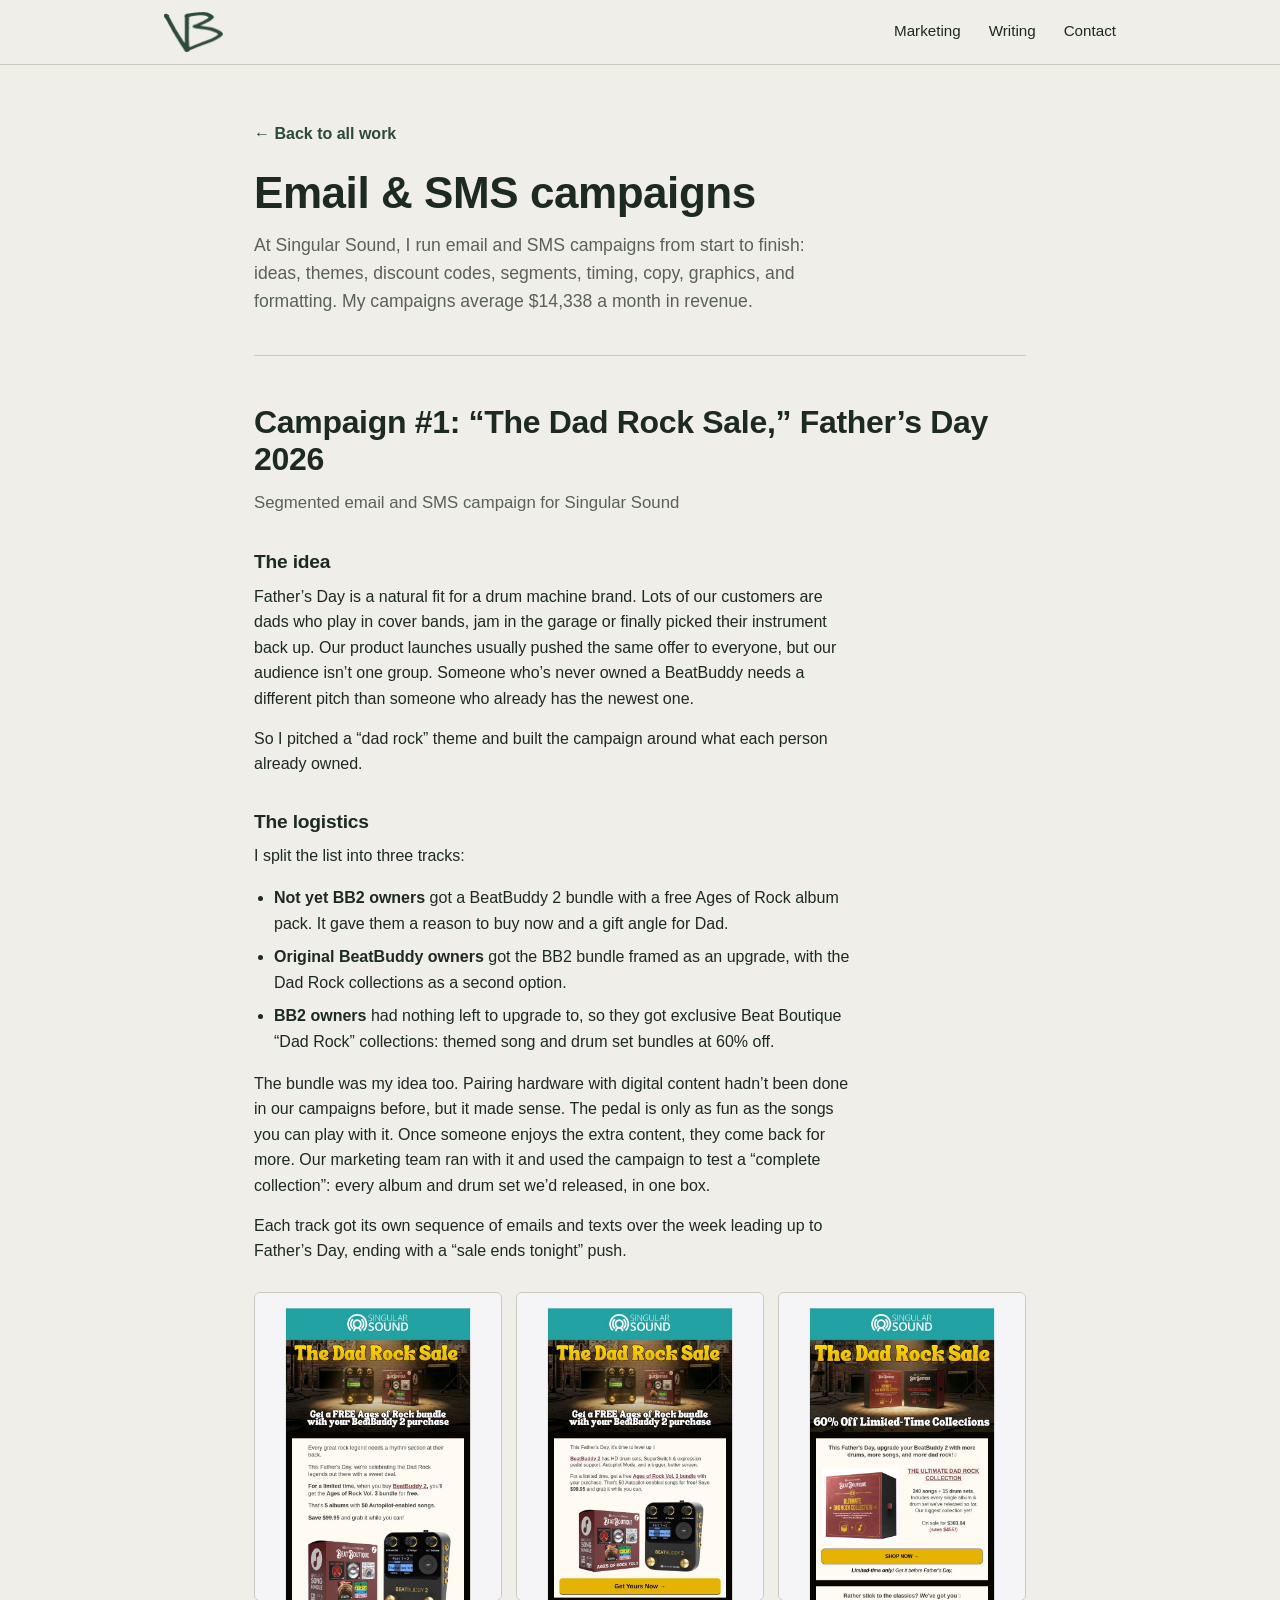
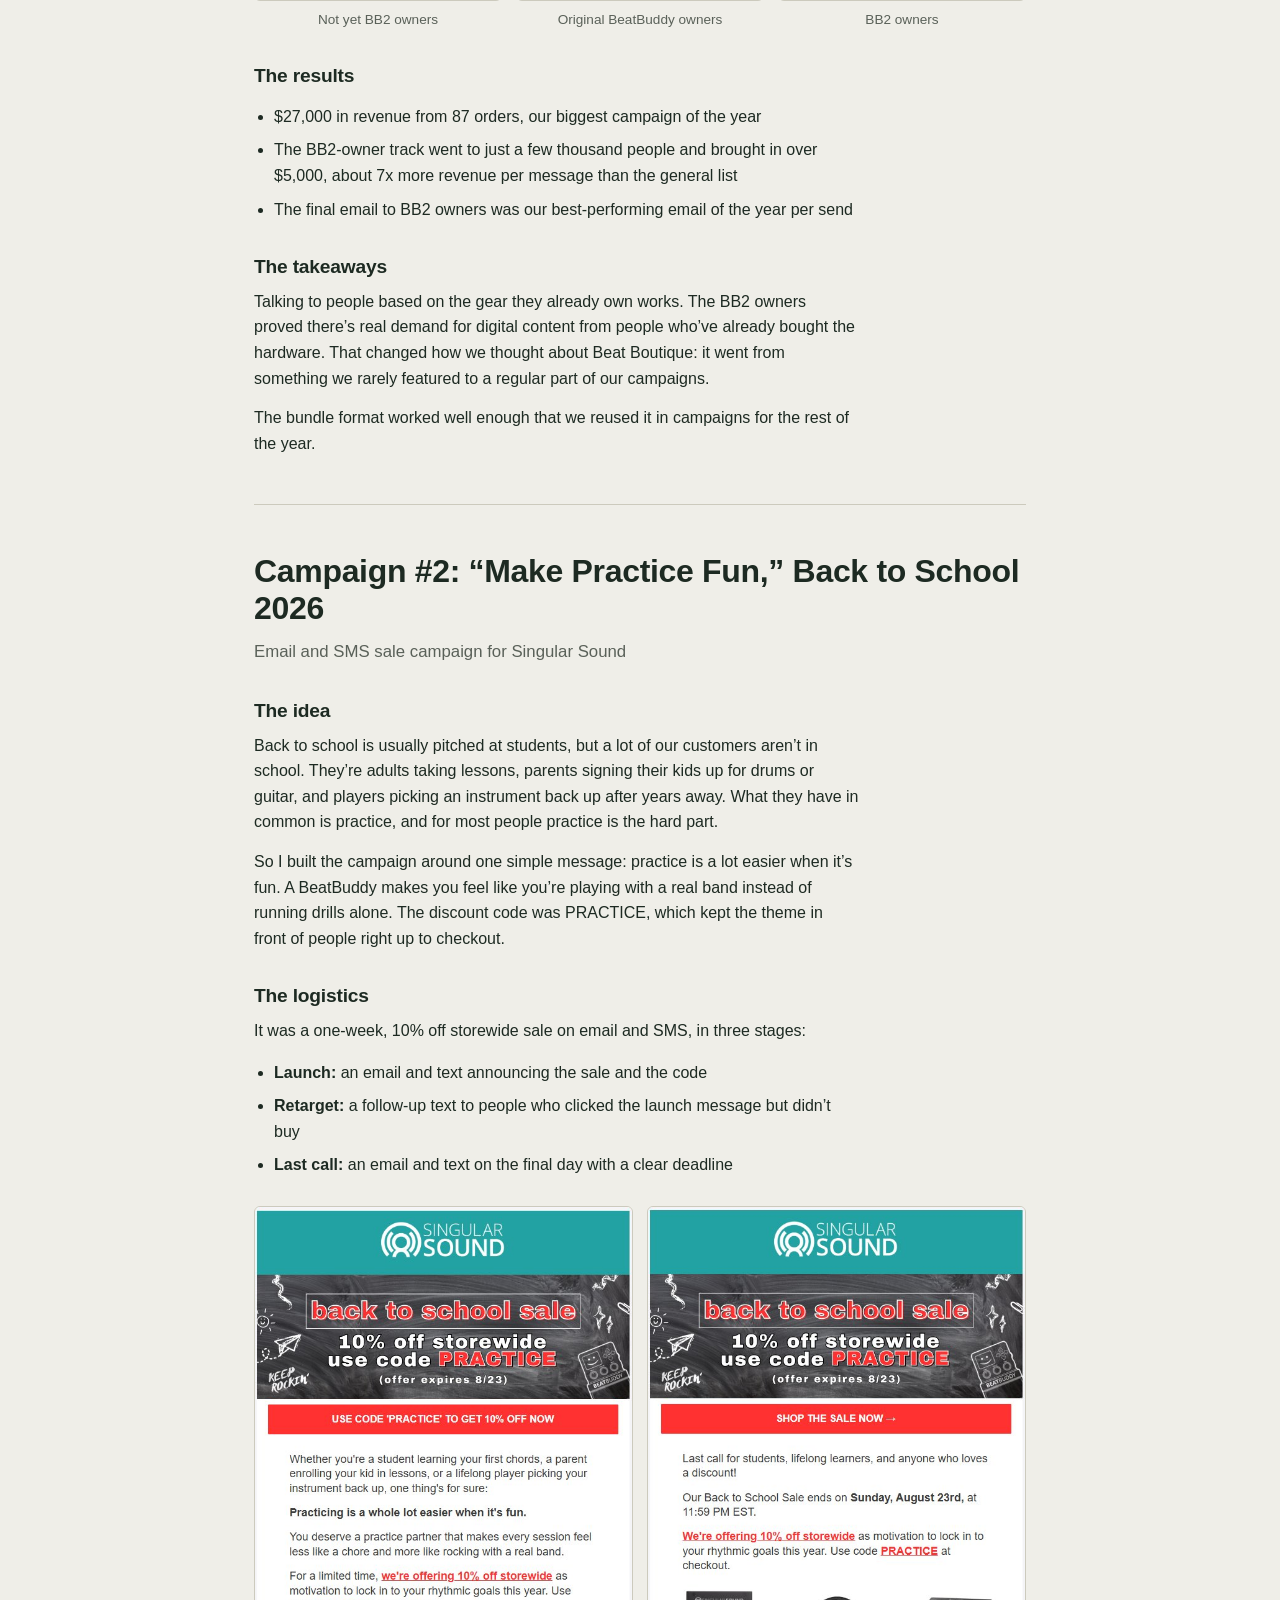
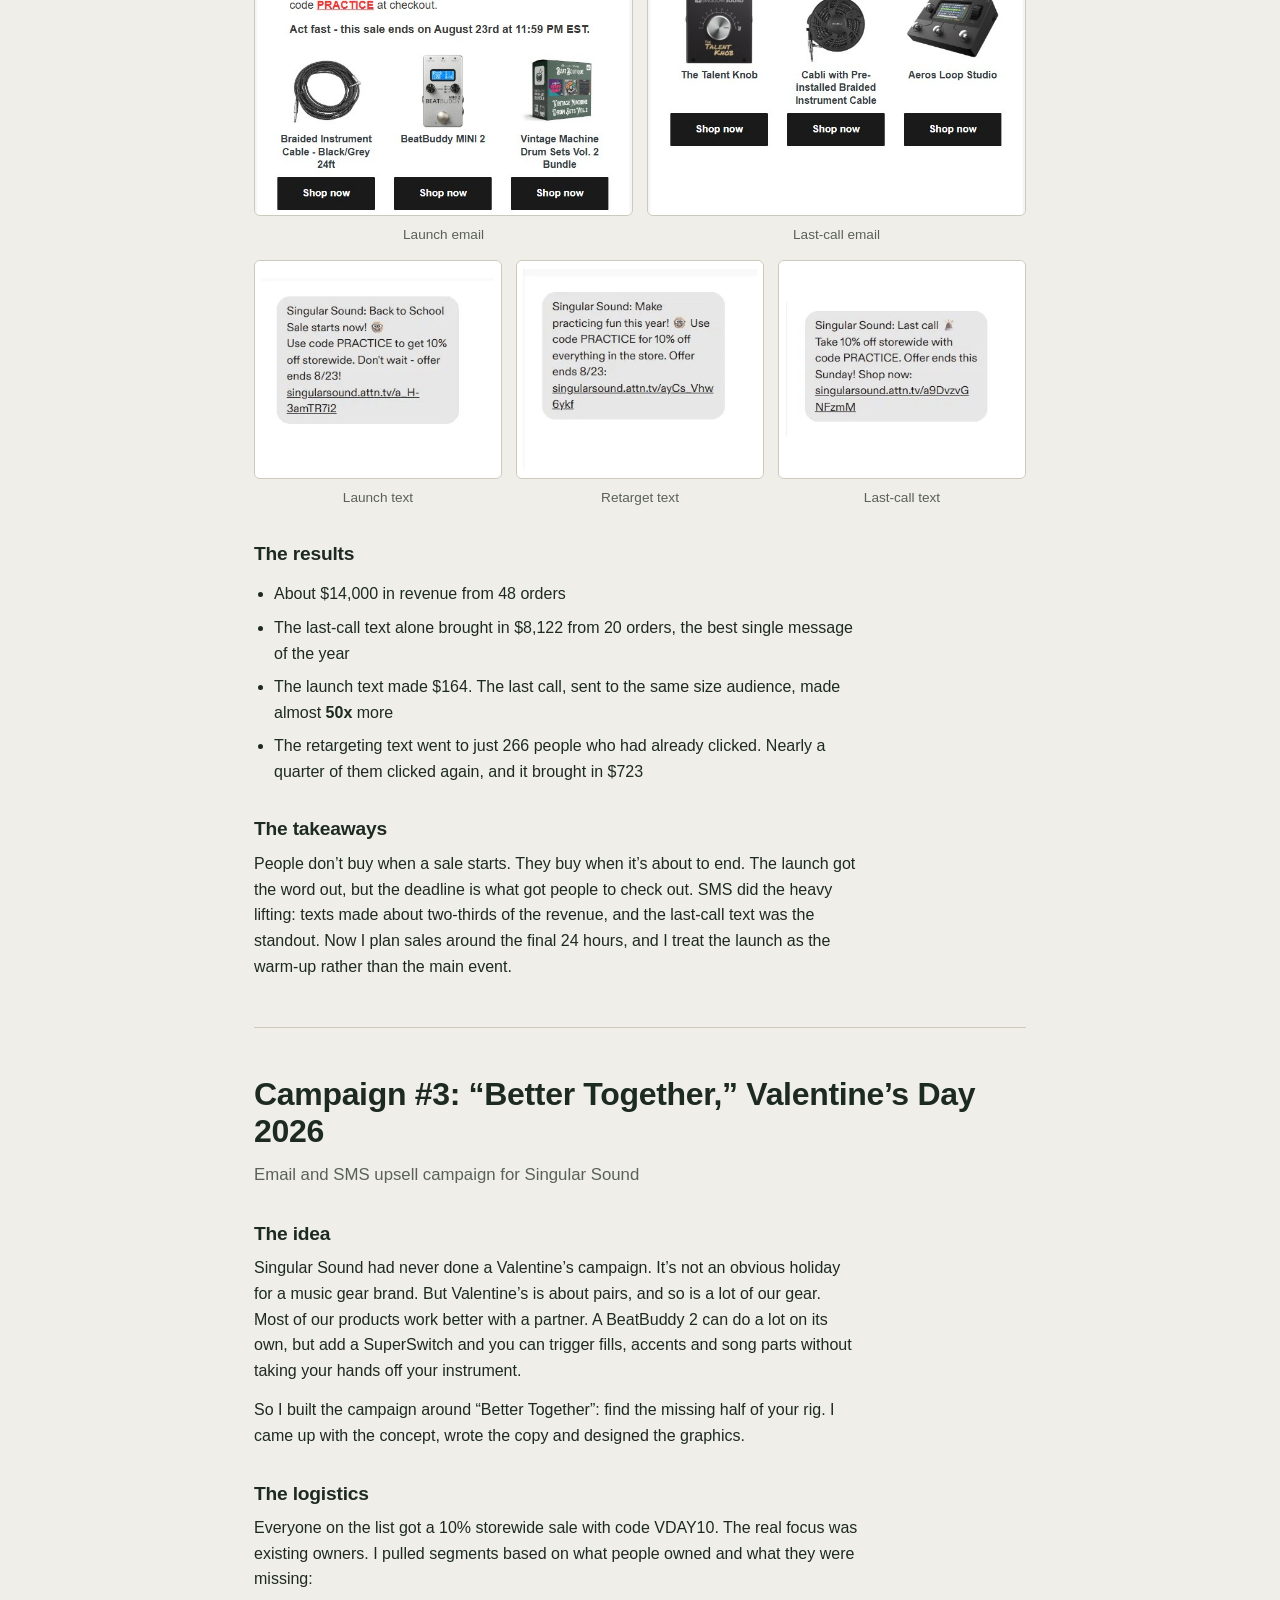
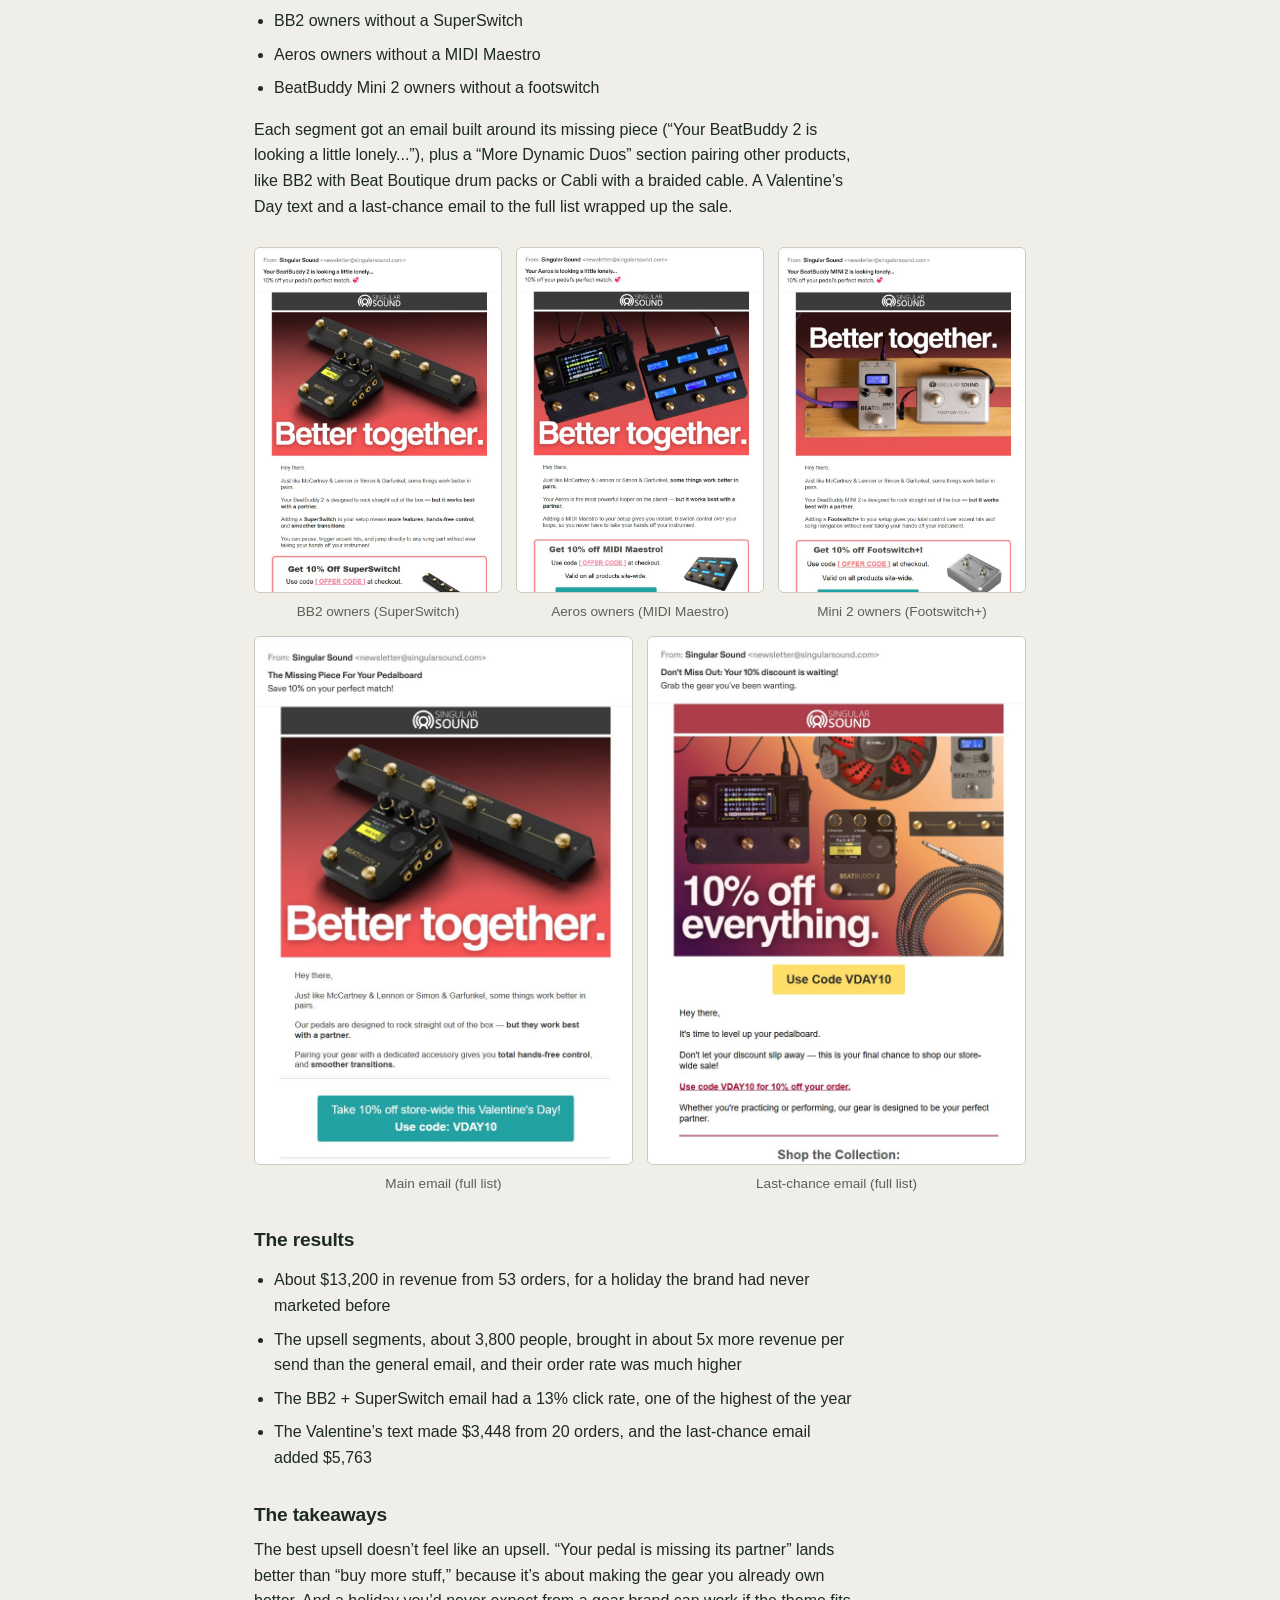
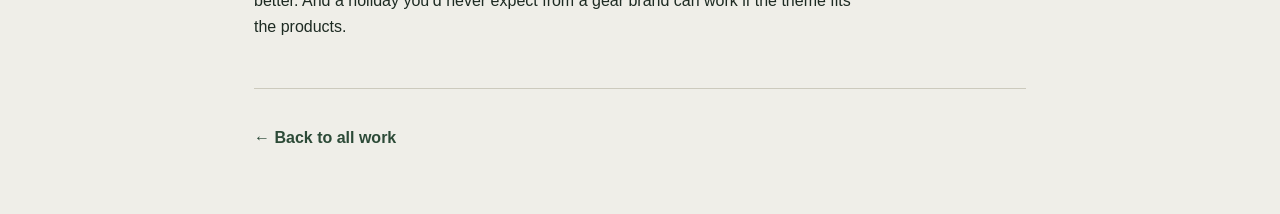
==== email-sms-campaigns.html @ d1232a5a "new separate page for projects" ====
<!DOCTYPE html>
<html lang="en">
<head>
<meta charset="utf-8">
<meta name="viewport" content="width=device-width, initial-scale=1, viewport-fit=cover">
<link rel="icon" type="image/png" href="[data-uri]">
<link rel="icon" type="image/png" media="(prefers-color-scheme: dark)" href="[data-uri]">
<title>Email &amp; SMS campaigns — Vanessa Barron</title>
<style>
:root{--bg:#efeee8;--band:#e3e2d9;--ink:#1d2a22;--muted:#5a6159;--line:#cccabd;--accent:#2c4a37;--photo:#c8c6b8;box-sizing:border-box;padding-top:env(safe-area-inset-top,0px);padding-bottom:env(safe-area-inset-bottom,0px)}
@media (prefers-color-scheme:dark){:root:not([data-theme="light"]){--bg:#171c18;--band:#1f261f;--ink:#efeee8;--muted:#a8aca2;--line:#3a443a;--accent:#9cc4a4;--photo:#3a463b}}
:root[data-theme="dark"]{--bg:#171c18;--band:#1f261f;--ink:#efeee8;--muted:#a8aca2;--line:#3a443a;--accent:#9cc4a4;--photo:#3a463b}
*{box-sizing:border-box}
html{scroll-behavior:smooth;scroll-padding-top:env(safe-area-inset-top,0px)}
@media(prefers-reduced-motion:reduce){html{scroll-behavior:auto}}
body{margin:0;background:var(--bg);color:var(--ink);font-family:Arial,Helvetica,sans-serif;line-height:1.6}
h1,h2,h3{font-family:Arial,Helvetica,sans-serif;font-weight:700;letter-spacing:-.01em}
.nav nav{align-items:center}
.nav{position:sticky;top:env(safe-area-inset-top,0px);z-index:10;background:var(--bg);border-bottom:1px solid var(--line)}
.nav-in{max-width:1000px;margin:0 auto;padding:12px 24px;display:flex;align-items:center;justify-content:space-between}
.logo{display:block;width:59px;height:40px;background:var(--accent);-webkit-mask:url("[data-uri]") center/contain no-repeat;mask:url("[data-uri]") center/contain no-repeat}
.nav nav{display:flex;gap:28px}
.nav nav a{color:var(--ink);text-decoration:none;font-weight:500;font-size:.95rem;padding:6px 0;border-bottom:2px solid transparent}
.nav nav a:hover{border-bottom-color:var(--accent)}
.nav a:focus-visible{outline:3px solid var(--accent);outline-offset:3px}
.wrap{max-width:820px;margin:0 auto;padding:0 24px}
.crumb{display:inline-block;margin-bottom:22px;color:var(--accent);font-weight:700;text-decoration:none}
.crumb:hover{text-decoration:underline;text-underline-offset:4px}
.page-head{padding:56px 0 40px}
h1{margin:0 0 14px;font-size:2.75rem;line-height:1.1}
.lede{margin:0;color:var(--muted);font-size:1.1rem;max-width:60ch}
.campaign{padding:48px 0;border-top:1px solid var(--line)}
.campaign h2{margin:0 0 24px;font-size:2rem;line-height:1.15}
.shot{margin:0 0 12px}
.shot .box{aspect-ratio:16/9;background:var(--photo);border-radius:6px;display:grid;place-items:center;color:var(--accent);font-size:.9rem;overflow:hidden}
.shot img{width:100%;height:100%;object-fit:cover;display:block}
.campaign h3{margin:30px 0 6px;font-size:1.2rem}
.campaign p{margin:0;max-width:68ch}
.foot{padding:36px 0 64px;border-top:1px solid var(--line)}
a:focus-visible{outline:3px solid var(--accent);outline-offset:3px}
.campaign .sub{margin:-12px 0 8px;color:var(--muted);font-size:1.05rem}
.campaign ul{margin:12px 0 0;padding-left:20px;max-width:68ch}
.campaign li{margin-bottom:8px}
.campaign p+ul,.campaign ul+p{margin-top:16px}
.campaign p+p{margin-top:14px}
.shots{display:grid;gap:14px;margin:28px 0 0}
.shots.c3{grid-template-columns:repeat(3,1fr)}
.shots.c2{grid-template-columns:repeat(2,1fr)}
.shots.c1{grid-template-columns:1fr}
.shots.texts{margin-top:14px}
.shots .box{aspect-ratio:3/4}
.shots.texts .box{aspect-ratio:9/16}
.shots.c1 .box{aspect-ratio:16/9}
.shots .shot{margin:0}
.campaign .cap{margin:10px 0 0;color:var(--muted);font-size:.85rem}
.shots .box.has-img{aspect-ratio:auto;background:none;border:1px solid var(--line);border-radius:6px}
.shots .box.has-img img{height:auto;object-fit:contain}
.shots figcaption{margin-top:8px;font-size:.85rem;color:var(--muted);text-align:center}
.shots+.shots{margin-top:14px}
.shots.single{grid-template-columns:minmax(0,360px);justify-content:center}
@media(max-width:760px){
  .shots.single{grid-template-columns:1fr}
  .shots.c3,.shots.c2{grid-template-columns:1fr}
  .shots .box,.shots.texts .box{aspect-ratio:4/3}
  .nav nav{gap:18px}
  .nav-in{padding:10px 16px}
  .page-head{padding:36px 0 28px}
  h1{font-size:2.1rem}
  .campaign{padding:36px 0}
  .campaign h2{font-size:1.6rem}
}
</style>
</head>
<body id="top">
<header class="nav">
  <div class="nav-in">
    <a class="logo" href="https://claude.ai/artifact/NECQKEQGxWzrR9cLUbndiD" target="_blank" rel="noopener" aria-label="Vanessa Barron — back to home"></a>
    <nav aria-label="Primary">
      <a href="https://claude.ai/artifact/NECQKEQGxWzrR9cLUbndiD#marketing" target="_blank" rel="noopener">Marketing</a>
      <a href="https://claude.ai/artifact/NECQKEQGxWzrR9cLUbndiD#writing" target="_blank" rel="noopener">Writing</a>
      <a href="https://claude.ai/artifact/NECQKEQGxWzrR9cLUbndiD#contact" target="_blank" rel="noopener">Contact</a>
    </nav>
  </div>
</header>

<main class="wrap">
  <div class="page-head">
    <a class="crumb" href="https://claude.ai/artifact/NECQKEQGxWzrR9cLUbndiD#marketing" target="_blank" rel="noopener">← Back to all work</a>
    <h1>Email &amp; SMS campaigns</h1>
    <p class="lede">At Singular Sound, I run email and SMS campaigns from start to finish: ideas, themes, discount codes, segments, timing, copy, graphics, and formatting. My campaigns average $14,338 a month in revenue.</p>
  </div>
        <section class="campaign" id="campaign-1">
      <h2>Campaign #1: “The Dad Rock Sale,” Father’s Day 2026</h2>
      <p class="sub">Segmented email and SMS campaign for Singular Sound</p>
      <h3>The idea</h3>
      <p>Father’s Day is a natural fit for a drum machine brand. Lots of our customers are dads who play in cover bands, jam in the garage or finally picked their instrument back up. Our product launches usually pushed the same offer to everyone, but our audience isn’t one group. Someone who’s never owned a BeatBuddy needs a different pitch than someone who already has the newest one.</p>
      <p>So I pitched a “dad rock” theme and built the campaign around what each person already owned.</p>
      <h3>The logistics</h3>
      <p>I split the list into three tracks:</p>
      <ul>
        <li><strong>Not yet BB2 owners</strong> got a BeatBuddy 2 bundle with a free Ages of Rock album pack. It gave them a reason to buy now and a gift angle for Dad.</li>
        <li><strong>Original BeatBuddy owners</strong> got the BB2 bundle framed as an upgrade, with the Dad Rock collections as a second option.</li>
        <li><strong>BB2 owners</strong> had nothing left to upgrade to, so they got exclusive Beat Boutique “Dad Rock” collections: themed song and drum set bundles at 60% off.</li>
      </ul>
      <p>The bundle was my idea too. Pairing hardware with digital content hadn’t been done in our campaigns before, but it made sense. The pedal is only as fun as the songs you can play with it. Once someone enjoys the extra content, they come back for more. Our marketing team ran with it and used the campaign to test a “complete collection”: every album and drum set we’d released, in one box.</p>
      <p>Each track got its own sequence of emails and texts over the week leading up to Father’s Day, ending with a “sale ends tonight” push.</p>
      <div class="shots c3"><figure class="shot"><div class="box has-img"><img src="[data-uri]" alt="Dad Rock Sale email for people who didn’t yet own a BeatBuddy 2: get a free Ages of Rock Vol. 3 bundle with a BeatBuddy 2 purchase, saving $99.95"></div><figcaption>Not yet BB2 owners</figcaption></figure><figure class="shot"><div class="box has-img"><img src="[data-uri]" alt="Dad Rock Sale email framing the BeatBuddy 2 bundle as an upgrade for original BeatBuddy owners, with a free Ages of Rock Vol. 3 bundle and a “Get Yours Now” button"></div><figcaption>Original BeatBuddy owners</figcaption></figure><figure class="shot"><div class="box has-img"><img src="[data-uri]" alt="Dad Rock Sale email for BeatBuddy 2 owners featuring the Ultimate Dad Rock Collection of Beat Boutique songs and drum sets at 60% off"></div><figcaption>BB2 owners</figcaption></figure></div>
      <h3>The results</h3>
      <ul>
        <li>$27,000 in revenue from 87 orders, our biggest campaign of the year</li>
        <li>The BB2-owner track went to just a few thousand people and brought in over $5,000, about 7x more revenue per message than the general list</li>
        <li>The final email to BB2 owners was our best-performing email of the year per send</li>
      </ul>
      <h3>The takeaways</h3>
      <p>Talking to people based on the gear they already own works. The BB2 owners proved there’s real demand for digital content from people who’ve already bought the hardware. That changed how we thought about Beat Boutique: it went from something we rarely featured to a regular part of our campaigns.</p>
      <p>The bundle format worked well enough that we reused it in campaigns for the rest of the year.</p>
    </section>
    <section class="campaign" id="campaign-2">
      <h2>Campaign #2: “Make Practice Fun,” Back to School 2026</h2>
      <p class="sub">Email and SMS sale campaign for Singular Sound</p>
      <h3>The idea</h3>
      <p>Back to school is usually pitched at students, but a lot of our customers aren’t in school. They’re adults taking lessons, parents signing their kids up for drums or guitar, and players picking an instrument back up after years away. What they have in common is practice, and for most people practice is the hard part.</p>
      <p>So I built the campaign around one simple message: practice is a lot easier when it’s fun. A BeatBuddy makes you feel like you’re playing with a real band instead of running drills alone. The discount code was PRACTICE, which kept the theme in front of people right up to checkout.</p>
      <h3>The logistics</h3>
      <p>It was a one-week, 10% off storewide sale on email and SMS, in three stages:</p>
      <ul>
        <li><strong>Launch:</strong> an email and text announcing the sale and the code</li>
        <li><strong>Retarget:</strong> a follow-up text to people who clicked the launch message but didn’t buy</li>
        <li><strong>Last call:</strong> an email and text on the final day with a clear deadline</li>
      </ul>
      <div class="shots c2"><figure class="shot"><div class="box has-img"><img src="[data-uri]" alt="Back to School Sale launch email: 10% off storewide with code PRACTICE, offer expires 8/23, featuring a braided instrument cable, the BeatBuddy Mini 2, and the Vintage Machine Drum Sets Vol. 2 bundle"></div><figcaption>Launch email</figcaption></figure><figure class="shot"><div class="box has-img"><img src="[data-uri]" alt="Back to School Sale last-call email: 10% off storewide with code PRACTICE ends Sunday, August 23rd, featuring The Talent Knob, Cabli, and the Aeros Loop Studio"></div><figcaption>Last-call email</figcaption></figure></div>
      <div class="shots c3 texts"><figure class="shot"><div class="box has-img"><img src="[data-uri]" alt="Launch text: Back to School Sale starts now, use code PRACTICE for 10% off storewide, offer ends 8/23"></div><figcaption>Launch text</figcaption></figure><figure class="shot"><div class="box has-img"><img src="[data-uri]" alt="Retarget text: make practicing fun this year, use code PRACTICE for 10% off everything in the store, offer ends 8/23"></div><figcaption>Retarget text</figcaption></figure><figure class="shot"><div class="box has-img"><img src="[data-uri]" alt="Last-call text: take 10% off storewide with code PRACTICE, offer ends this Sunday"></div><figcaption>Last-call text</figcaption></figure></div>
      <h3>The results</h3>
      <ul>
        <li>About $14,000 in revenue from 48 orders</li>
        <li>The last-call text alone brought in $8,122 from 20 orders, the best single message of the year</li>
        <li>The launch text made $164. The last call, sent to the same size audience, made almost <strong>50x</strong> more</li>
        <li>The retargeting text went to just 266 people who had already clicked. Nearly a quarter of them clicked again, and it brought in $723</li>
      </ul>
      <h3>The takeaways</h3>
      <p>People don’t buy when a sale starts. They buy when it’s about to end. The launch got the word out, but the deadline is what got people to check out. SMS did the heavy lifting: texts made about two-thirds of the revenue, and the last-call text was the standout. Now I plan sales around the final 24 hours, and I treat the launch as the warm-up rather than the main event.</p>
    </section>
    <section class="campaign" id="campaign-3">
      <h2>Campaign #3: “Better Together,” Valentine’s Day 2026</h2>
      <p class="sub">Email and SMS upsell campaign for Singular Sound</p>
      <h3>The idea</h3>
      <p>Singular Sound had never done a Valentine’s campaign. It’s not an obvious holiday for a music gear brand. But Valentine’s is about pairs, and so is a lot of our gear. Most of our products work better with a partner. A BeatBuddy 2 can do a lot on its own, but add a SuperSwitch and you can trigger fills, accents and song parts without taking your hands off your instrument.</p>
      <p>So I built the campaign around “Better Together”: find the missing half of your rig. I came up with the concept, wrote the copy and designed the graphics.</p>
      <h3>The logistics</h3>
      <p>Everyone on the list got a 10% storewide sale with code VDAY10. The real focus was existing owners. I pulled segments based on what people owned and what they were missing:</p>
      <ul>
        <li>BB2 owners without a SuperSwitch</li>
        <li>Aeros owners without a MIDI Maestro</li>
        <li>BeatBuddy Mini 2 owners without a footswitch</li>
      </ul>
      <p>Each segment got an email built around its missing piece (“Your BeatBuddy 2 is looking a little lonely...”), plus a “More Dynamic Duos” section pairing other products, like BB2 with Beat Boutique drum packs or Cabli with a braided cable. A Valentine’s Day text and a last-chance email to the full list wrapped up the sale.</p>
      <div class="shots c3"><figure class="shot"><div class="box has-img"><img src="[data-uri]" alt="Segment email for BeatBuddy 2 owners, subject “Your BeatBuddy 2 is looking a little lonely…”, pairing the BeatBuddy 2 with a SuperSwitch under the headline “Better together.”"></div><figcaption>BB2 owners (SuperSwitch)</figcaption></figure><figure class="shot"><div class="box has-img"><img src="[data-uri]" alt="Segment email for Aeros owners, subject “Your Aeros is looking a little lonely…”, pairing the Aeros with a MIDI Maestro under the headline “Better together.”"></div><figcaption>Aeros owners (MIDI Maestro)</figcaption></figure><figure class="shot"><div class="box has-img"><img src="[data-uri]" alt="Segment email for BeatBuddy Mini 2 owners, subject “Your BeatBuddy MINI 2 is looking lonely…”, pairing the Mini 2 with a Footswitch+ under the headline “Better together.”"></div><figcaption>Mini 2 owners (Footswitch+)</figcaption></figure></div>
      <div class="shots c2"><figure class="shot"><div class="box has-img"><img src="[data-uri]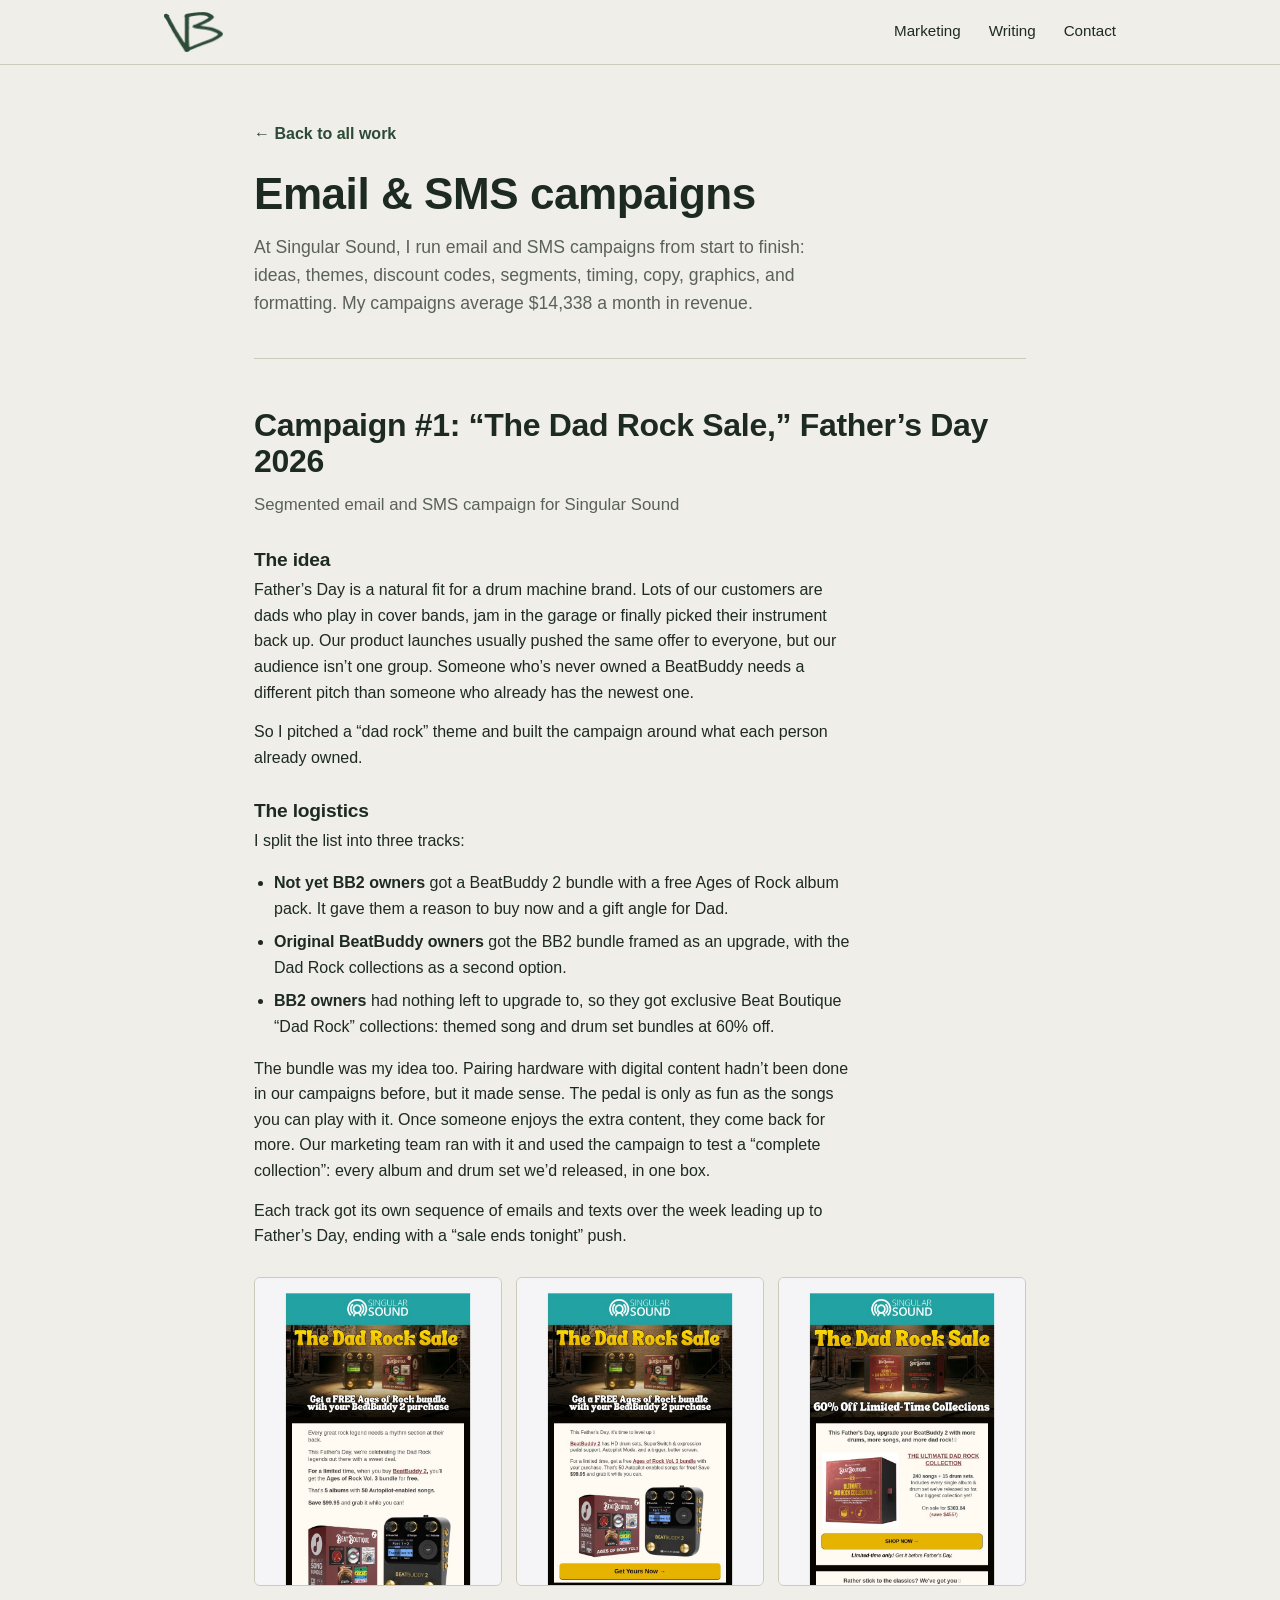
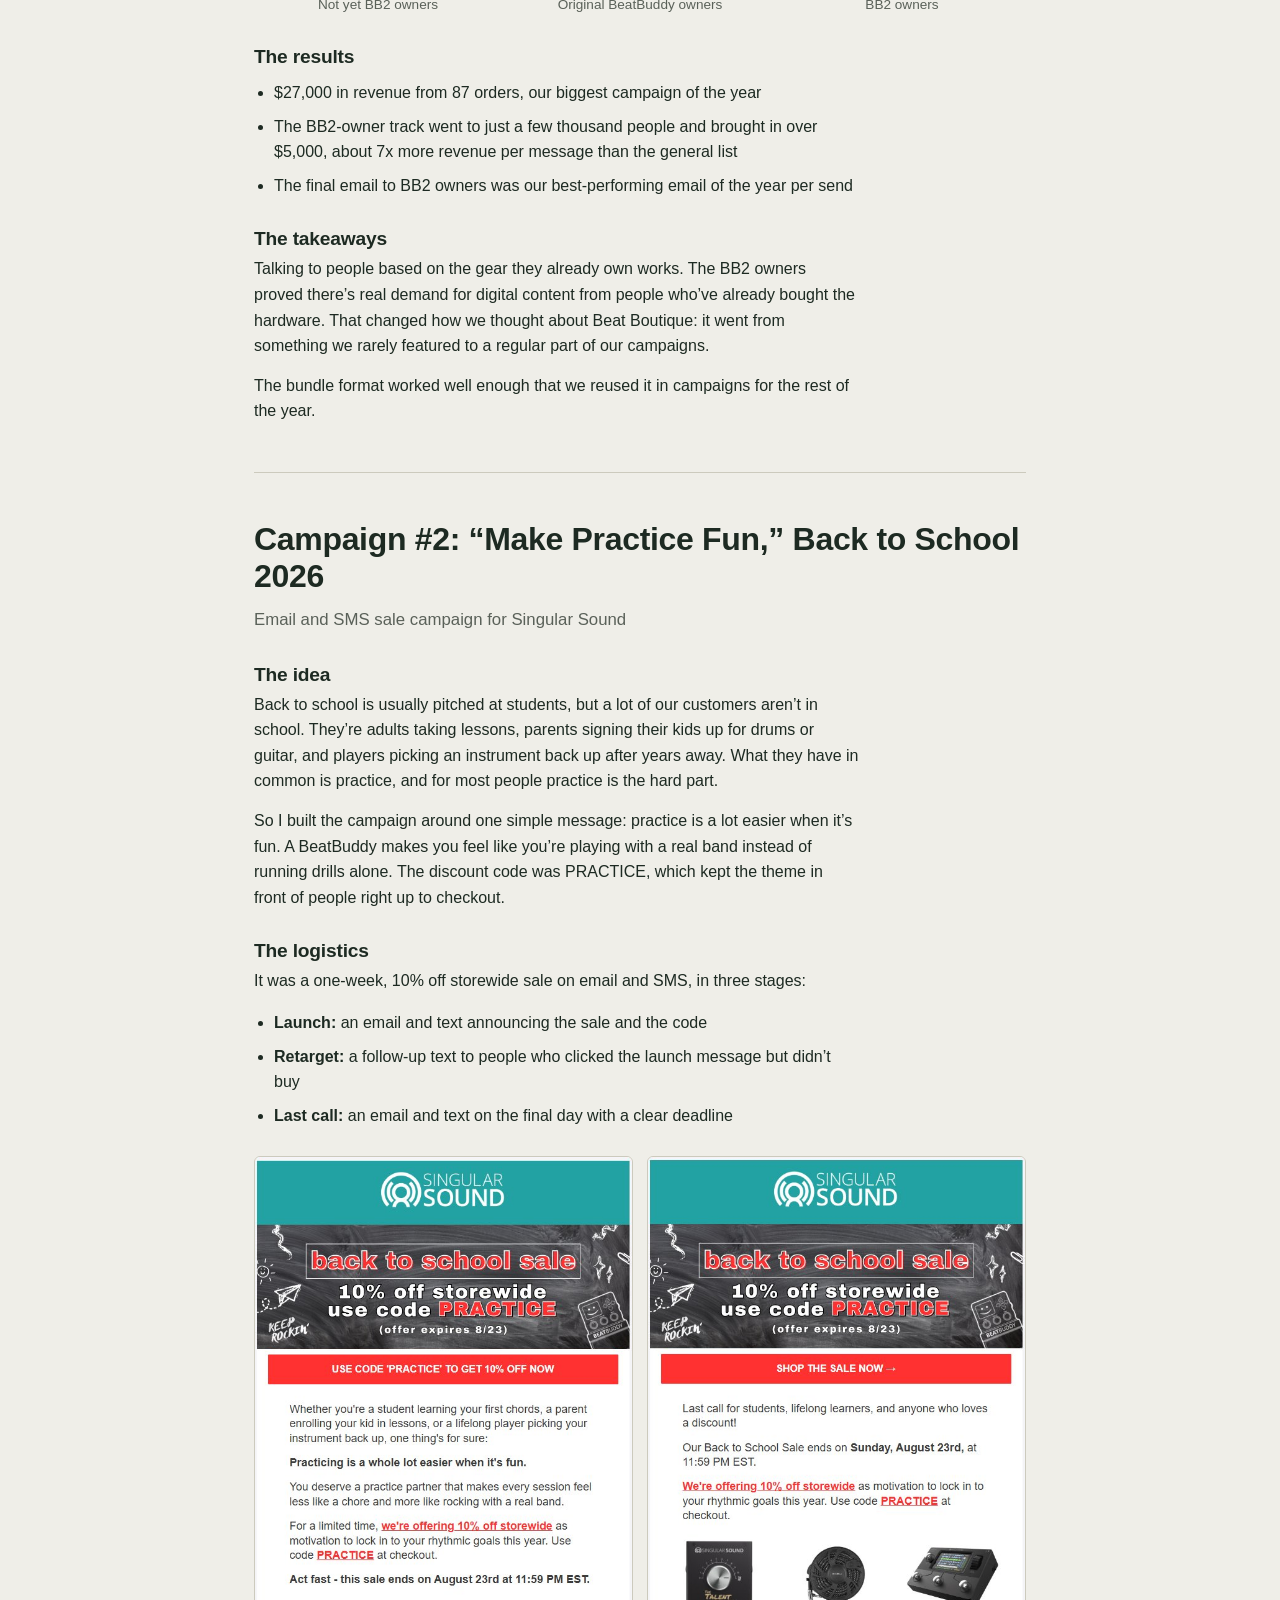
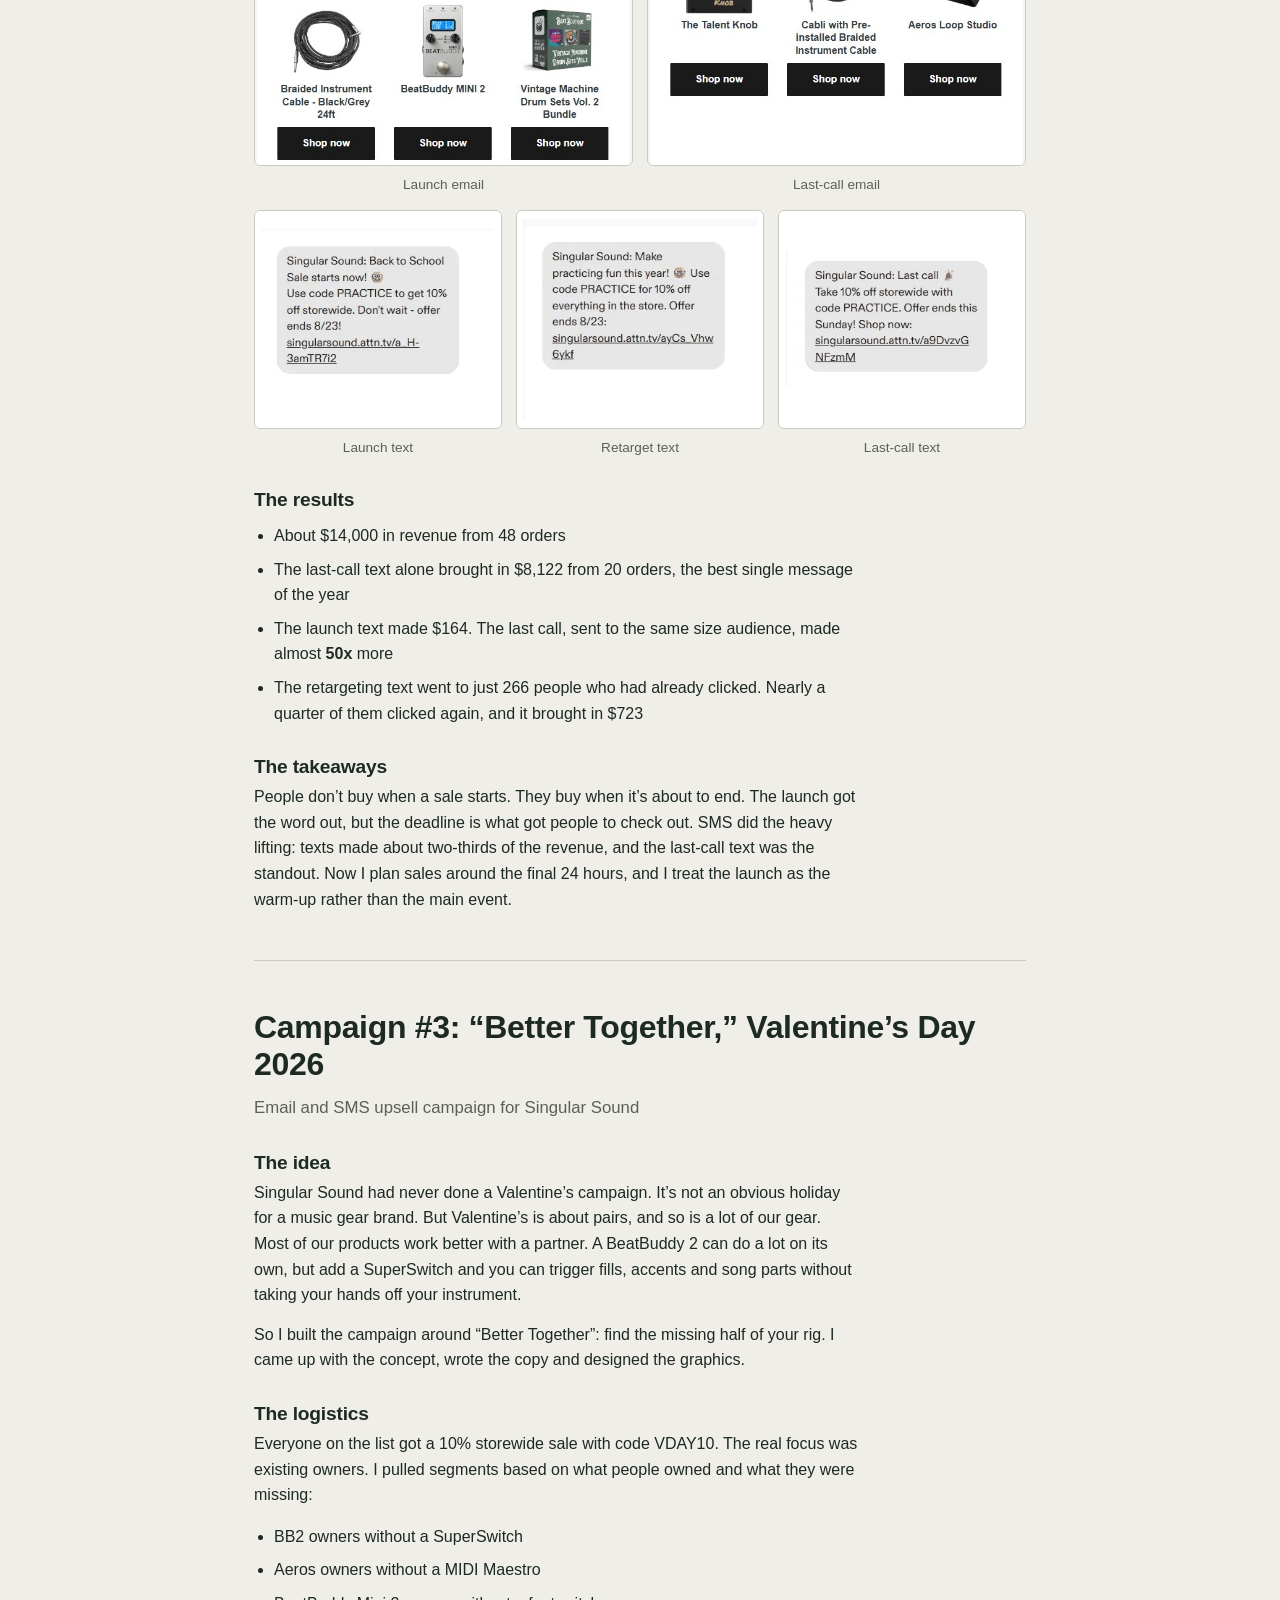
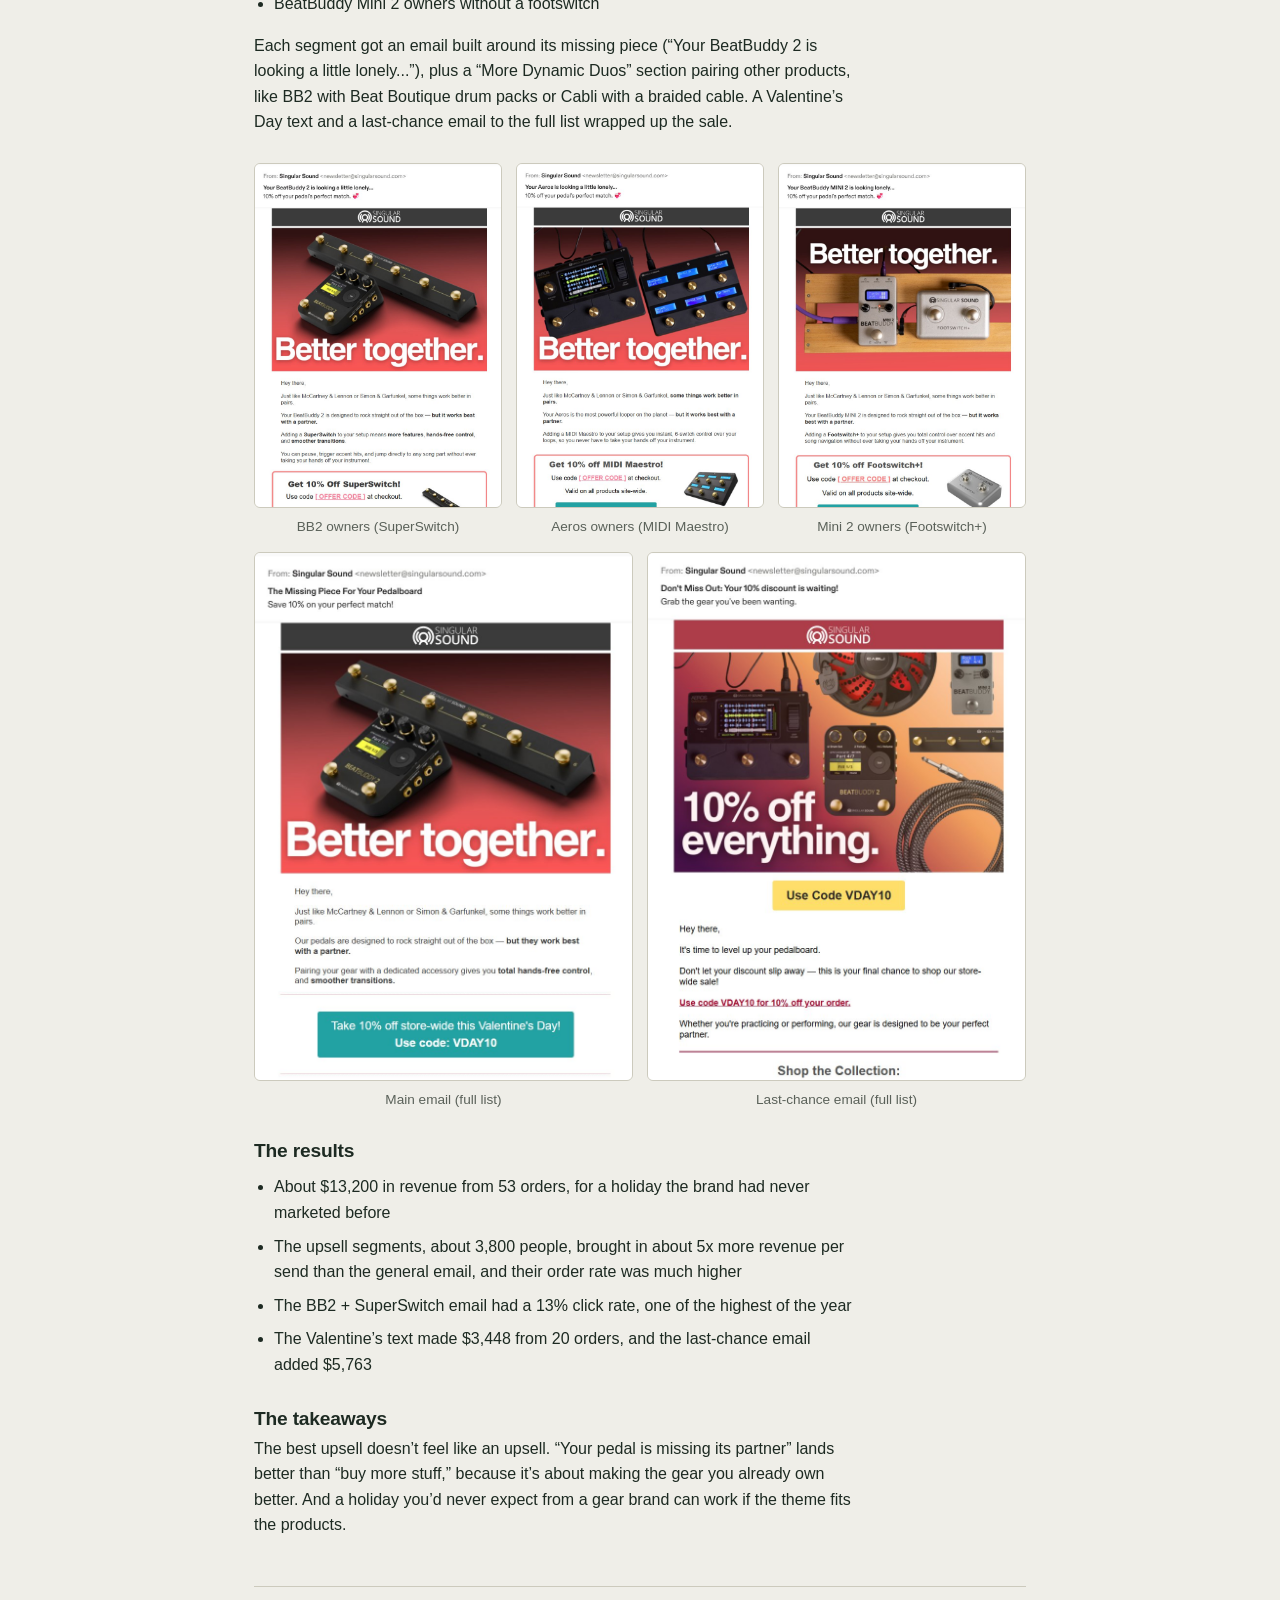
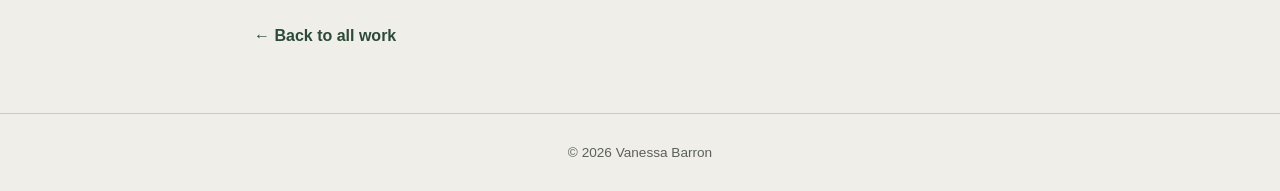
